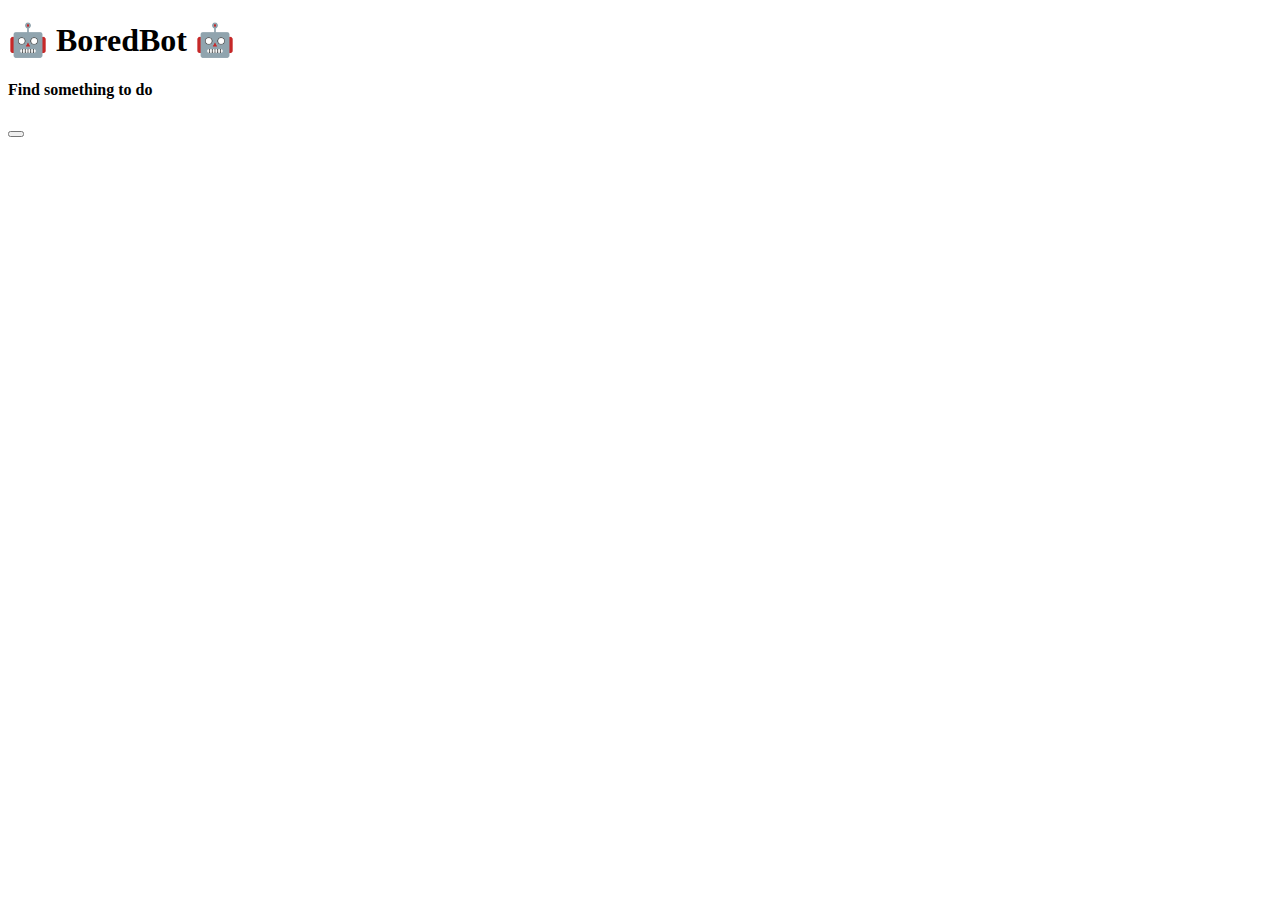
==== index.html @ da9b2fdb "Setup" ====
<!DOCTYPE html>
<html lang="en">
<head>
    <meta charset="UTF-8">
    <meta http-equiv="X-UA-Compatible" content="IE=edge">
    <meta name="viewport" content="width=device-width, initial-scale=1.0">
    <title>Document</title>
</head>
<body>
    <h1>🤖 BoredBot 🤖</h1>
    <h4>Find something to do</h4>
    <button></button>
    <script src="index.js"></script>
</body>
</html>
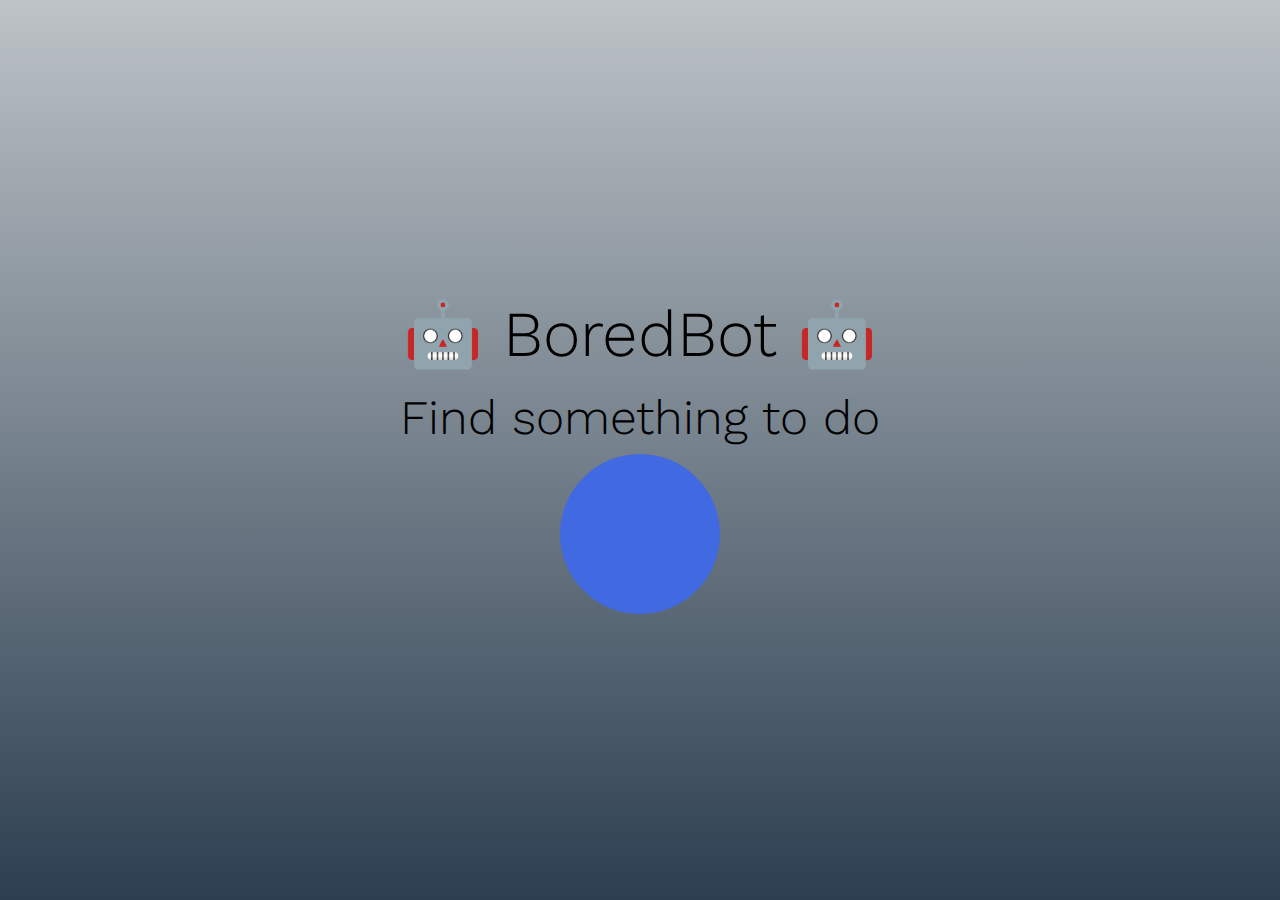
==== commit 720c6eb1: "Basic CSS and linked BoredBot api to button click" ====
--- a/index.html
+++ b/index.html
@@ -5,11 +5,14 @@
     <meta http-equiv="X-UA-Compatible" content="IE=edge">
     <meta name="viewport" content="width=device-width, initial-scale=1.0">
     <title>Document</title>
+    <link rel="stylesheet" href="styles.css">
 </head>
 <body>
-    <h1>🤖 BoredBot 🤖</h1>
-    <h4>Find something to do</h4>
-    <button></button>
+    <div class="api-container">
+        <h1 class="api-title">🤖 BoredBot 🤖</h1>
+        <h2 id="activity">Find something to do</h2>
+        <button id="getActivity" class="btn btn-circle"></button>
+    </div>
     <script src="index.js"></script>
 </body>
 </html>--- a/styles.css
+++ b/styles.css
@@ -0,0 +1,57 @@
+@import url("https://fonts.googleapis.com/css2?family=Work+Sans:wght@300;400;900&display=swap");
+
+body {
+  font-family: "Work Sans", sans-serif;
+  font-size: 2rem;
+  line-height: 1.5;
+  margin: 0;
+  padding: 0;
+  background: #bdc3c7; /* fallback for old browsers */
+  background: -webkit-linear-gradient(
+    to top,
+    #2c3e50,
+    #bdc3c7
+  ); /* Chrome 10-25, Safari 5.1-6 */
+  background: linear-gradient(
+    to top,
+    #2c3e50,
+    #bdc3c7
+  ); /* W3C, IE 10+/ Edge, Firefox 16+, */
+  background-repeat: no-repeat;
+  height: 100vh;
+  display: flex;
+  justify-content: center;
+}
+
+h1,
+h2,
+h3,
+h4,
+h5 {
+  margin: 0;
+  font-weight: 300;
+}
+
+.api-title {
+  font-size: 4rem;
+  border-bottom: 0;
+}
+.btn {
+  border: 0;
+  cursor: pointer;
+  width: 10rem;
+  height: 10rem;
+  border-radius: 50%;
+  background-color: royalblue;
+}
+.btn:hover {
+  background-color: rebeccapurple;
+  opacity: 0.8;
+}
+
+.api-container {
+  display: flex;
+  flex-direction: column;
+  justify-content: center;
+  align-items: center;
+}
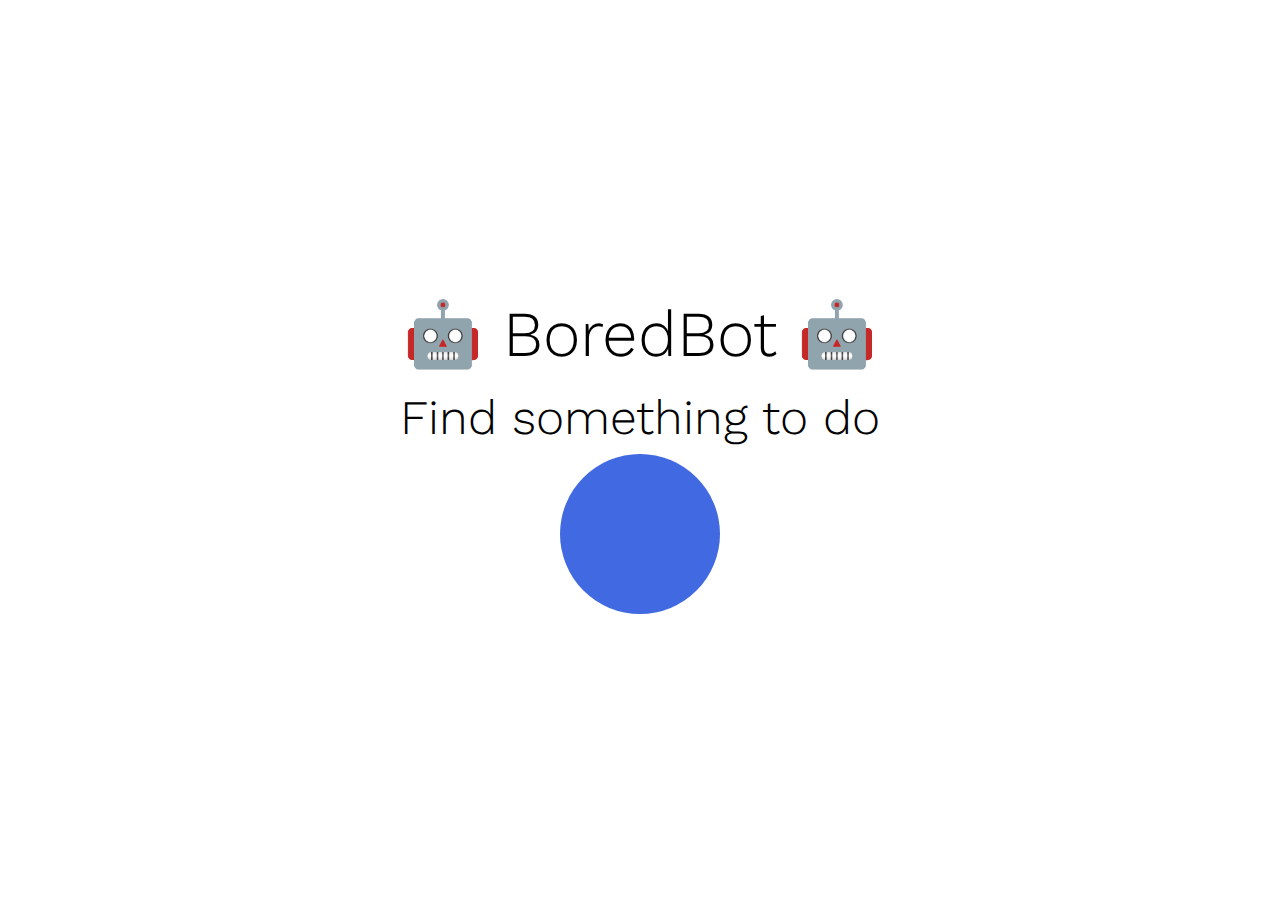
==== commit cd77733c: "Styling" ====
--- a/index.html
+++ b/index.html
@@ -9,7 +9,7 @@
 </head>
 <body>
     <div class="api-container">
-        <h1 class="api-title">🤖 BoredBot 🤖</h1>
+        <h1 class="api-title" id="api-title">🤖 BoredBot 🤖</h1>
         <h2 id="activity">Find something to do</h2>
         <button id="getActivity" class="btn btn-circle"></button>
     </div>
--- a/styles.css
+++ b/styles.css
@@ -6,21 +6,10 @@
   line-height: 1.5;
   margin: 0;
   padding: 0;
-  background: #bdc3c7; /* fallback for old browsers */
-  background: -webkit-linear-gradient(
-    to top,
-    #2c3e50,
-    #bdc3c7
-  ); /* Chrome 10-25, Safari 5.1-6 */
-  background: linear-gradient(
-    to top,
-    #2c3e50,
-    #bdc3c7
-  ); /* W3C, IE 10+/ Edge, Firefox 16+, */
+  display: flex;
+  justify-content: center;
   background-repeat: no-repeat;
   height: 100vh;
-  display: flex;
-  justify-content: center;
 }
 
 h1,
@@ -55,3 +44,37 @@
   justify-content: center;
   align-items: center;
 }
+
+.grey {
+  background: #bdc3c7; /* fallback for old browsers */
+  background: -webkit-linear-gradient(
+    to top,
+    #2c3e50,
+    #bdc3c7
+  ); /* Chrome 10-25, Safari 5.1-6 */
+  background: linear-gradient(
+    to top,
+    #2c3e50,
+    #bdc3c7
+  ); /* W3C, IE 10+/ Edge, Firefox 16+, */
+}
+
+.fun {
+  /* CSS generated from https://uigradients.com */
+  background: #fc4a1a; /* fallback for old browsers */
+  background: -webkit-linear-gradient(
+    to left,
+    #f7b733,
+    #fc4a1a
+  ); /* Chrome 10-25, Safari 5.1-6 */
+  background: linear-gradient(
+    to left,
+    #f7b733,
+    #fc4a1a
+  ); /* W3C, IE 10+/ Edge, Firefox 16+, Chrome 26+, Opera 12+, Safari 7+ */
+}
+
+.fun .btn {
+  background-color: palegreen;
+  border: 3px solid pink;
+}
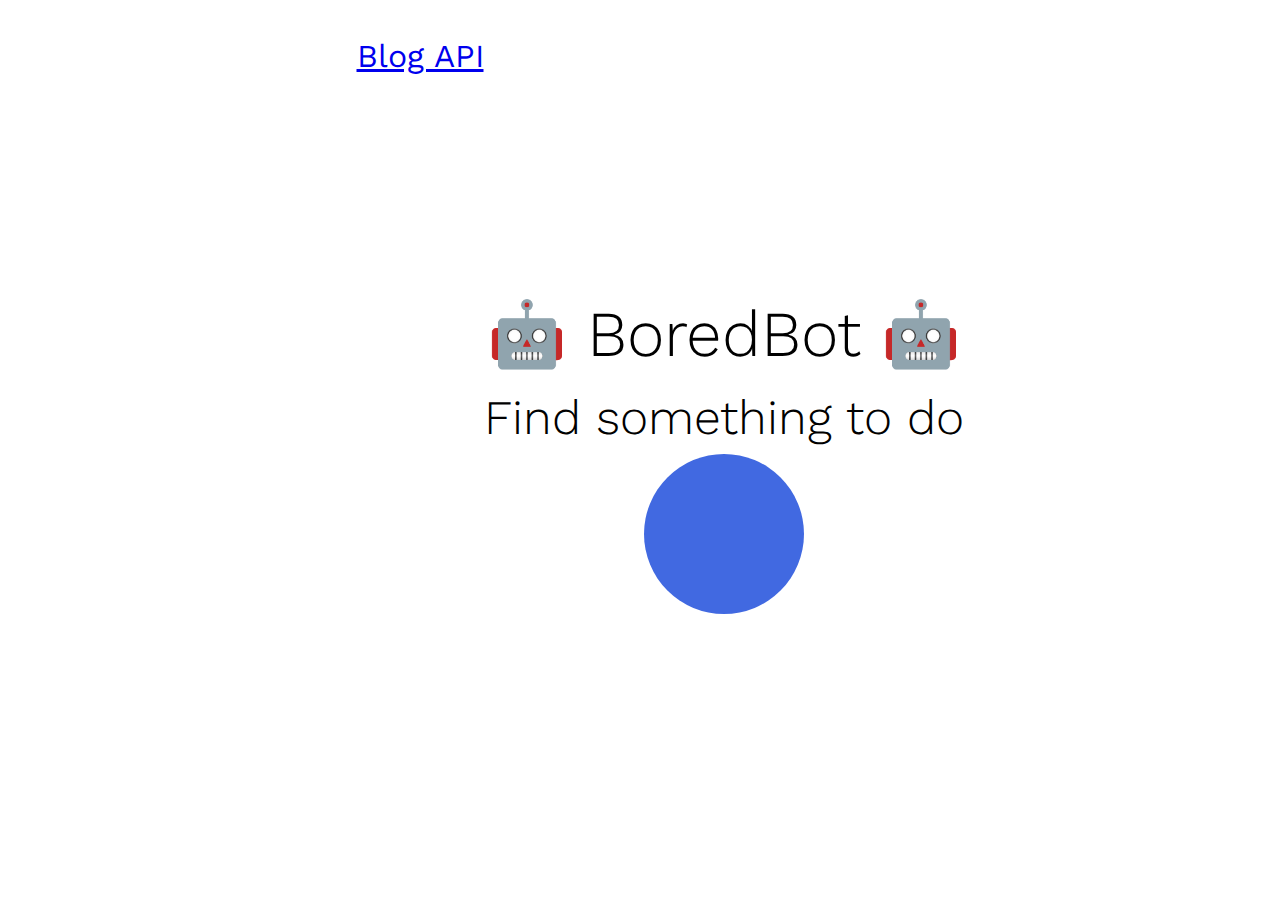
==== commit 0ad7004b: "Setup section for blog API" ====
--- a/index.html
+++ b/index.html
@@ -5,14 +5,22 @@
     <meta http-equiv="X-UA-Compatible" content="IE=edge">
     <meta name="viewport" content="width=device-width, initial-scale=1.0">
     <title>Document</title>
-    <link rel="stylesheet" href="styles.css">
+    <link rel="stylesheet" href="./css/boredbotstyles.css">
 </head>
 <body>
+    <nav class="nav"> 
+        <ul class="nav-list list">
+            <li><a href="blog.html">Blog API</a></li>
+            <li></li>
+            <li></li>
+            <li></li>
+        </ul>
+    </nav>
     <div class="api-container">
         <h1 class="api-title" id="api-title">🤖 BoredBot 🤖</h1>
         <h2 id="activity">Find something to do</h2>
         <button id="getActivity" class="btn btn-circle"></button>
     </div>
-    <script src="index.js"></script>
+    <script src="boredbot.js"></script>
 </body>
 </html>--- a/css/boredbotstyles.css
+++ b/css/boredbotstyles.css
@@ -0,0 +1,91 @@
+@import url("https://fonts.googleapis.com/css2?family=Work+Sans:wght@300;400;900&display=swap");
+
+body {
+  font-family: "Work Sans", sans-serif;
+  font-size: 2rem;
+  line-height: 1.5;
+  margin: 0;
+  padding: 0;
+  display: flex;
+  justify-content: center;
+  background-repeat: no-repeat;
+  height: 100vh;
+}
+
+h1,
+h2,
+h3,
+h4,
+h5 {
+  margin: 0;
+  font-weight: 300;
+}
+.list {
+  list-style: none;
+}
+
+.nav-list {
+  display: flex;
+  justify-content: center;
+  align-items: center;
+}
+.nav {
+  height: 5rem;
+}
+.api-title {
+  font-size: 4rem;
+  border-bottom: 0;
+}
+.btn {
+  border: 0;
+  cursor: pointer;
+  width: 10rem;
+  height: 10rem;
+  border-radius: 50%;
+  background-color: royalblue;
+}
+.btn:hover {
+  background-color: rebeccapurple;
+  opacity: 0.8;
+}
+
+.api-container {
+  display: flex;
+  flex-direction: column;
+  justify-content: center;
+  align-items: center;
+}
+
+.grey {
+  background: #bdc3c7; /* fallback for old browsers */
+  background: -webkit-linear-gradient(
+    to top,
+    #2c3e50,
+    #bdc3c7
+  ); /* Chrome 10-25, Safari 5.1-6 */
+  background: linear-gradient(
+    to top,
+    #2c3e50,
+    #bdc3c7
+  ); /* W3C, IE 10+/ Edge, Firefox 16+, */
+}
+
+.fun {
+  /* CSS generated from https://uigradients.com */
+  background: #fc4a1a; /* fallback for old browsers */
+  background: -webkit-linear-gradient(
+    to left,
+    #f7b733,
+    #fc4a1a
+  ); /* Chrome 10-25, Safari 5.1-6 */
+  background: linear-gradient(
+    to left,
+    #f7b733,
+    #fc4a1a
+  ); /* W3C, IE 10+/ Edge, Firefox 16+, Chrome 26+, Opera 12+, Safari 7+ */
+}
+
+.fun .btn {
+  background-color: palegreen;
+  border: 3px solid pink;
+}
